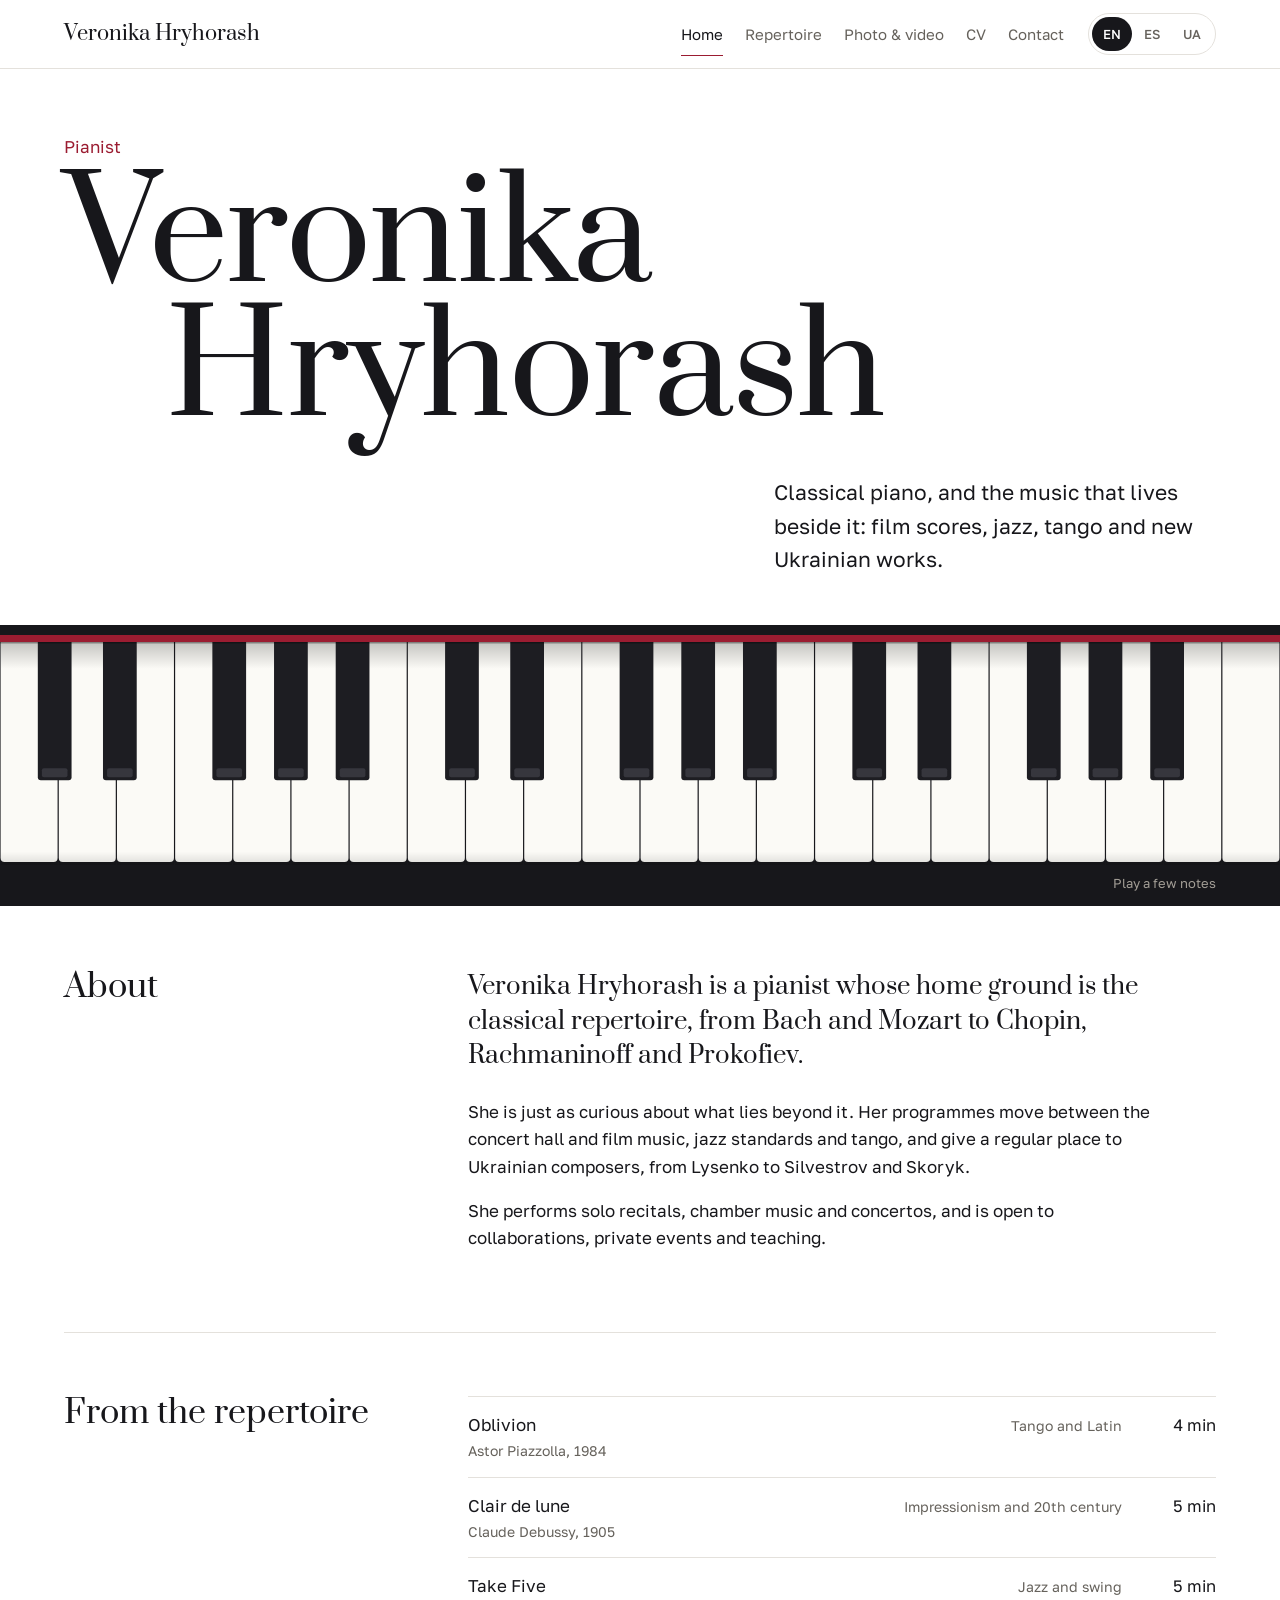
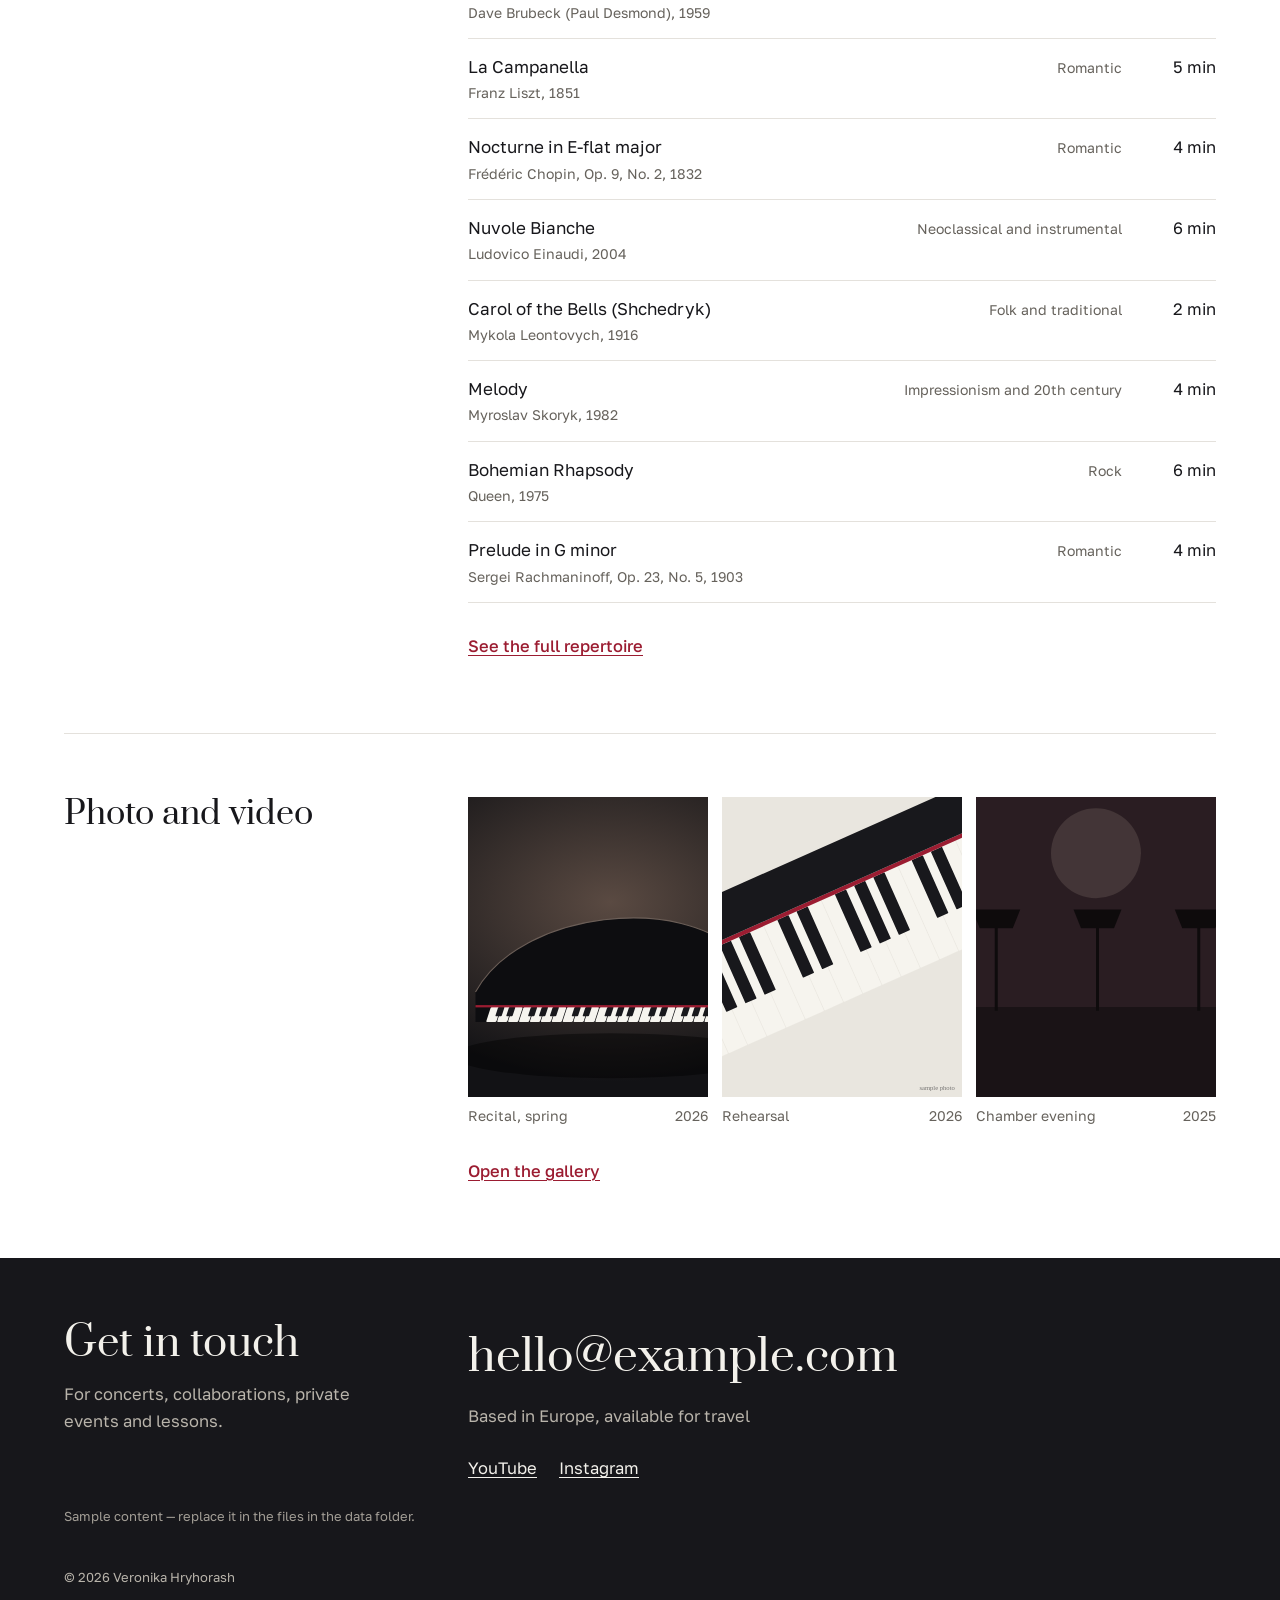
==== index.html @ 2eef467a "initial-commit" ====
<!DOCTYPE html>
<html lang="en">
<head>
<meta charset="utf-8">
<meta name="viewport" content="width=device-width, initial-scale=1">
<title>Veronika Hryhorash, pianist</title>
<meta name="description" content="Veronika Hryhorash, pianist: repertoire, photo and video, CV and contact.">
<link rel="preconnect" href="https://fonts.googleapis.com">
<link rel="preconnect" href="https://fonts.gstatic.com" crossorigin>
<link rel="stylesheet" href="https://fonts.googleapis.com/css2?family=Prata&family=Golos+Text:wght@400;500;600&display=swap">
<link rel="stylesheet" href="assets/style.css">
</head>
<body>
<a class="skip" href="#main">Skip to content</a>

<header class="top">
  <a class="brand" href="#home" data-name></a>
  <nav class="nav" aria-label="Main">
    <a href="#home" data-route="home" data-t="nav_home">Home</a>
    <a href="#repertoire" data-route="repertoire" data-t="nav_rep">Repertoire</a>
    <a href="#media" data-route="media" data-t="nav_media">Photo &amp; video</a>
    <a href="#cv" data-route="cv" data-t="nav_cv">CV</a>
    <button type="button" class="linkish" data-contact data-t="nav_contact">Contact</button>
  </nav>
  <div class="lang" role="group" aria-label="Language">
    <button type="button" data-lang="en">EN</button>
    <button type="button" data-lang="es">ES</button>
    <button type="button" data-lang="uk">UA</button>
  </div>
</header>

<main id="main" tabindex="-1">
  <!-- HOME -->
  <section class="view" data-view="home">
    <div class="hero band">
      <p class="role" data-role></p>
      <h1 class="name" data-name-lines></h1>
      <div class="hero-foot">
        <p class="tagline" data-tagline></p>
        <figure class="portrait" data-portrait hidden></figure>
      </div>
    </div>
    <div class="keys-wrap">
      <div class="keys" id="keys" aria-hidden="true"></div>
      <p class="keys-hint" data-t="keys_hint">Play a few notes</p>
    </div>

    <div class="band split">
      <h2 data-t="about">About</h2>
      <div class="prose" data-bio></div>
    </div>

    <div class="band split">
      <h2 data-t="featured">From the repertoire</h2>
      <div>
        <ul class="works" data-featured></ul>
        <a class="more" href="#repertoire" data-t="full_rep">See the full repertoire</a>
      </div>
    </div>

    <div class="band split">
      <h2 data-t="latest_media">Photo and video</h2>
      <div>
        <div class="strip" data-media-preview></div>
        <a class="more" href="#media" data-t="all_media">Open the gallery</a>
      </div>
    </div>
  </section>

  <!-- REPERTOIRE -->
  <section class="view" data-view="repertoire" hidden>
    <div class="band page-head">
      <h1 data-t="rep_title">Repertoire</h1>
      <p class="lede" data-t="rep_intro"></p>
      <p class="stats" data-stats aria-live="polite"></p>
    </div>
    <div class="band rep">
      <aside class="filters" aria-label="Filters">
        <label class="field">
          <span data-t="search_label">Search</span>
          <input type="search" id="q" autocomplete="off">
        </label>
        <div data-filter-groups></div>
        <label class="field">
          <span data-t="sort">Sort</span>
          <select id="sort">
            <option value="composer" data-t="sort_composer">By composer</option>
            <option value="year" data-t="sort_year">By year written</option>
            <option value="duration" data-t="sort_duration">By length</option>
          </select>
        </label>
        <button type="button" class="ghost" id="reset" data-t="reset">Clear filters</button>
      </aside>
      <div class="rep-list" data-rep-list></div>
    </div>
    <div class="prog" data-prog hidden>
      <p><strong data-prog-count></strong> <span data-prog-time></span></p>
      <div class="prog-actions">
        <button type="button" class="solid" data-prog-copy data-t="prog_copy">Copy programme</button>
        <button type="button" class="ghost light" data-prog-clear data-t="prog_clear">Clear</button>
      </div>
    </div>
  </section>

  <!-- MEDIA -->
  <section class="view" data-view="media" hidden>
    <div class="band page-head">
      <h1 data-t="media_title">Photo and video</h1>
      <div class="tabs" role="group" aria-label="Media type">
        <button type="button" data-mtab="all" data-t="m_all">All</button>
        <button type="button" data-mtab="photo" data-t="m_photo">Photos</button>
        <button type="button" data-mtab="video" data-t="m_video">Video</button>
      </div>
    </div>
    <div class="band"><div class="gallery" data-gallery></div></div>
  </section>

  <!-- CV -->
  <section class="view" data-view="cv" hidden>
    <div class="band page-head">
      <h1 data-t="cv_title">Curriculum vitae</h1>
      <p class="lede" data-cv-summary></p>
      <div class="cv-actions">
        <a class="solid" data-cv-pdf hidden download data-t="cv_pdf">Download CV as PDF</a>
        <button type="button" class="ghost" data-cv-print data-t="cv_print">Print this page</button>
      </div>
      <p class="note" data-cv-sample hidden data-t="sample_note"></p>
    </div>
    <div data-cv></div>
  </section>

  <!-- EDITOR (not linked in navigation: open #edit) -->
  <section class="view" data-view="edit" hidden>
    <div class="band page-head">
      <h1 data-t="edit_title">Edit content</h1>
      <p class="lede" data-t="edit_intro"></p>
    </div>
    <div class="band" data-editor></div>
  </section>
</main>

<footer class="foot band" id="contact">
  <div class="foot-grid">
    <div>
      <h2 data-t="contact_title">Get in touch</h2>
      <p data-t="contact_text"></p>
    </div>
    <div>
      <a class="email" data-email></a>
      <p class="muted-light" data-location></p>
      <ul class="links" data-links></ul>
    </div>
  </div>
  <p class="note light" data-profile-sample hidden data-t="sample_note"></p>
  <p class="copy">© <span data-year></span> <span data-name></span></p>
</footer>

<div class="lightbox" data-lightbox hidden role="dialog" aria-modal="true">
  <button type="button" class="lb-close" data-lb-close aria-label="Close">×</button>
  <button type="button" class="lb-nav prev" data-lb-prev aria-label="Previous">‹</button>
  <figure><img alt=""><figcaption></figcaption></figure>
  <button type="button" class="lb-nav next" data-lb-next aria-label="Next">›</button>
</div>

<div class="toast" data-toast role="status" hidden></div>

<script src="assets/i18n.js"></script>
<script src="assets/app.js"></script>
</body>
</html>
---- assets/style.css ----
/*
VOICE   quiet, formal, generous air — a printed concert programme, not a poster wall
IDEA    the piano itself: white keys, ebony, and the thin red felt strip under the lid
PICTURE a full-width keyboard you can actually play, below the name
COLOUR  white ground, ebony bands, one felt-red accent; dark theme = the stage at night
TYPE    Prata (Didone, Cyrillic) for names and headings; Golos Text for everything else
LAYOUT  hanging headings: section title in a narrow left column, content on the right
*/
:root{
  color-scheme:light dark;
  --paper:light-dark(#ffffff,#131316);
  --wash:light-dark(#f4f3f0,#1b1b1f);
  --ink:light-dark(#17171b,#ecebe6);
  --muted:light-dark(#66625c,#a39e96);
  --line:light-dark(#e4e1dc,#2c2c31);
  --felt:light-dark(#9b1c31,#e0687c);
  --ebony:#17171b;
  --ivory:#f3f1eb;
  --serif:"Prata","Didot","Bodoni 72",Georgia,serif;
  --sans:"Golos Text",system-ui,-apple-system,"Segoe UI",sans-serif;
}
:root[data-theme=light]{color-scheme:light}
:root[data-theme=dark]{color-scheme:dark}
*{box-sizing:border-box;min-width:0}
html{scroll-padding-top:80px;-webkit-text-size-adjust:100%}
body{margin:0;background:var(--paper);color:var(--ink);font:16.5px/1.6 var(--sans);overflow-x:clip}
img{max-width:100%;display:block}
a{color:inherit;text-underline-offset:.2em;text-decoration-thickness:1px}
a:hover{color:var(--felt)}
:focus-visible{outline:2px solid var(--felt);outline-offset:3px;border-radius:2px}
h1,h2,h3{font-family:var(--serif);font-weight:400;line-height:1.08;text-wrap:balance;margin:0}
h1{font-size:clamp(36px,5vw,52px)}
h2{font-size:clamp(26px,3vw,32px)}
p{margin:0 0 1em}
[hidden]{display:none!important}
button,input,select{font:inherit;color:inherit}

.band{--gut:max(5vw,18px,calc((100% - 1240px)/2));padding:clamp(36px,5vw,80px) var(--gut)}
.skip{position:absolute;left:-999px;top:8px;background:var(--ink);color:var(--paper);padding:10px 14px;z-index:50}
.skip:focus{left:8px}

/* header */
.top{position:sticky;top:0;z-index:20;display:flex;align-items:center;gap:24px;flex-wrap:wrap;
  padding:12px max(5vw,18px,calc((100% - 1240px)/2));background:color-mix(in srgb,var(--paper) 92%,transparent);
  backdrop-filter:blur(8px);border-bottom:1px solid var(--line)}
.brand{font-family:var(--serif);font-size:20px;text-decoration:none;margin-right:auto;white-space:nowrap}
.nav{display:flex;gap:4px 22px;flex-wrap:wrap;align-items:center}
.nav a,.linkish{text-decoration:none;font-size:15px;padding:10px 0;color:var(--muted);background:none;border:0;cursor:pointer}
.nav a:hover,.linkish:hover{color:var(--ink)}
.nav a[aria-current=page]{color:var(--ink);box-shadow:inset 0 -1px 0 var(--felt)}
.lang{display:flex;border:1px solid var(--line);border-radius:999px;padding:3px}
.lang button{border:0;background:none;font-size:13px;font-weight:500;letter-spacing:.02em;min-width:40px;min-height:34px;border-radius:999px;cursor:pointer;color:var(--muted)}
.lang button[aria-pressed=true]{background:var(--ink);color:var(--paper)}

/* hero */
.hero{padding-bottom:clamp(28px,4vw,48px)}
.role{color:var(--felt);font-size:17px;margin-bottom:.6em}
.name{font-size:clamp(54px,11vw,148px);line-height:.95;letter-spacing:-.01em}
.name span{display:block}
.name span+span{padding-left:clamp(0px,8vw,140px)}
.hero-foot{display:flex;justify-content:space-between;align-items:flex-end;gap:32px;margin-top:clamp(24px,3vw,40px)}
.tagline{font-size:clamp(18px,1.8vw,21px);max-width:34ch;margin:0 0 0 auto;color:var(--ink)}
.hero-foot:has(.portrait:not([hidden])) .tagline{margin-left:0}
.portrait{margin:0;width:clamp(160px,22vw,280px);aspect-ratio:4/5;overflow:hidden;background:var(--wash)}
.portrait img{width:100%;height:100%;object-fit:cover}

/* keyboard */
.keys-wrap{background:var(--ebony);padding-top:10px}
.keys{height:clamp(150px,19vw,230px);position:relative;touch-action:manipulation;cursor:pointer}
.keys svg{position:absolute;inset:0;width:100%;height:100%;display:block}
.keys .w{fill:#fbfaf6;transition:fill .12s}
.keys .w.down{fill:#e9e6dd}
.keys .b{fill:#1d1d22;transition:transform .1s}
.keys .b.down{fill:#2b2b31}
.keys .wk,.keys .bk{transition:transform .12s ease-out}
.keys .down-g{transform:translateY(3px)}
.keys-hint{color:#a39e96;font-size:13px;margin:0;padding:8px max(5vw,18px) 12px;text-align:right;max-width:none}
@media (prefers-reduced-motion:reduce){.keys *{transition:none!important}}

/* split sections */
.split{display:grid;grid-template-columns:minmax(0,1fr) minmax(0,2.2fr);gap:20px clamp(24px,5vw,80px)}
.split+.split{background-image:linear-gradient(var(--line),var(--line));background-size:calc(100% - 2*var(--gut)) 1px;background-position:top center;background-repeat:no-repeat}
.prose p{max-width:62ch;font-size:17px}
.prose p:first-child{font-family:var(--serif);font-size:clamp(20px,2vw,24px);line-height:1.45}
.more{display:inline-block;margin-top:20px;font-weight:500;color:var(--felt);padding:10px 0}

/* work rows */
.works{list-style:none;margin:0;padding:0}
.work{display:grid;grid-template-columns:minmax(0,1fr) auto auto;gap:4px 20px;align-items:baseline;padding:14px 0;border-bottom:1px solid var(--line)}
.work:first-child{border-top:1px solid var(--line)}
.work .t{font-size:17px}
.work .sub{color:var(--muted);font-size:14px;margin-top:2px}
.work .cat{color:var(--muted);font-size:14px;white-space:nowrap}
.work .dur{font-variant-numeric:tabular-nums;white-space:nowrap;text-align:right;min-width:4.5em}
.flag{color:var(--felt);font-size:13px;white-space:nowrap}
.rep-list .work{grid-template-columns:minmax(0,1fr) auto auto 44px}
.add{width:40px;height:40px;border-radius:50%;border:1px solid var(--line);background:none;cursor:pointer;font-size:20px;line-height:1;color:var(--muted);align-self:center}
.add:hover{border-color:var(--ink);color:var(--ink)}
.add[aria-pressed=true]{background:var(--felt);border-color:var(--felt);color:#fff}

/* page heads */
.page-head{padding-bottom:clamp(20px,3vw,36px)}
.page-head h1{margin-bottom:.4em}
.lede{font-size:18px;max-width:60ch;color:var(--muted)}
.stats{font-size:15px;margin:0}
.note{font-size:13px;color:var(--muted);margin-top:14px}
.note.light{color:#a39e96}

/* repertoire */
.rep{display:grid;grid-template-columns:260px minmax(0,1fr);gap:clamp(24px,4vw,64px);padding-top:0}
.fgroup+.fgroup{margin-top:22px}
.filters{display:flex;flex-direction:column;gap:22px;align-self:start}
@media (min-width:900px){.filters{position:sticky;top:90px;max-height:calc(100vh - 110px);overflow:auto;padding-right:6px}}
.field{display:flex;flex-direction:column;gap:6px;font-size:14px;color:var(--muted)}
.field input,.field select,.field textarea{font-size:16px;color:var(--ink);background:var(--paper);border:1px solid var(--line);border-radius:6px;padding:10px 12px;min-height:44px;width:100%}
.field input:focus,.field select:focus,.field textarea:focus{border-color:var(--ink);outline:none}
.fgroup h3{font-family:var(--sans);font-size:14px;font-weight:500;color:var(--muted);margin-bottom:8px}
.chips{display:flex;flex-wrap:wrap;gap:6px}
.chip,.tabs button{border:1px solid var(--line);background:none;border-radius:999px;padding:7px 13px;font-size:14px;cursor:pointer;min-height:36px}
.tabs button{min-height:44px;padding:0 18px;font-size:15px}
.chip:hover,.tabs button:hover{border-color:var(--ink)}
.chip[aria-pressed=true],.tabs button[aria-pressed=true]{background:var(--ink);color:var(--paper);border-color:var(--ink)}
.chip small{color:inherit;opacity:.6;margin-left:4px}
.group{margin-bottom:36px}
.group h2{font-size:26px;margin-bottom:10px}
.empty{padding:40px 0;color:var(--muted)}
.ghost,.solid{display:inline-flex;align-items:center;justify-content:center;min-height:44px;padding:0 18px;border-radius:999px;cursor:pointer;font-size:15px;text-decoration:none;font-weight:500}
.ghost{background:none;border:1px solid var(--line)}
.ghost:hover{border-color:var(--ink);color:var(--ink)}
.solid{background:var(--felt);color:#fff;border:1px solid var(--felt)}
.solid:hover{color:#fff;filter:brightness(1.08)}
.ghost.light{color:var(--ivory);border-color:#4a4a52}
.ghost.light:hover{border-color:var(--ivory);color:var(--ivory)}

.prog{position:sticky;bottom:0;z-index:15;display:flex;justify-content:space-between;align-items:center;gap:12px 24px;flex-wrap:wrap;
  background:var(--ebony);color:var(--ivory);padding:12px max(5vw,18px,calc((100% - 1240px)/2))}
.prog p{margin:0}
.prog span{color:#b9b4ab;margin-left:6px}
.prog-actions{display:flex;gap:8px}

/* media */
.tabs{display:flex;gap:6px;flex-wrap:wrap;margin-top:8px}
.gallery{columns:3 280px;column-gap:18px}
.page-head+.band{padding-top:0}
.tile{break-inside:avoid;margin:0 0 22px}
.tile button.ph{display:block;border:0;padding:0;width:100%;background:var(--wash);cursor:zoom-in}
.tile img{width:100%;height:auto}
.tile figcaption{font-size:14px;color:var(--muted);margin-top:8px;display:flex;justify-content:space-between;gap:12px}
.video{position:relative;aspect-ratio:16/9;background:var(--ebony);overflow:hidden}
.video img{width:100%;height:100%;object-fit:cover;opacity:.85}
.video iframe,.video video{position:absolute;inset:0;width:100%;height:100%;border:0}
.play{position:absolute;inset:0;margin:auto;width:68px;height:68px;border-radius:50%;border:0;background:var(--felt);color:#fff;cursor:pointer;display:grid;place-items:center}
.play svg{width:22px;height:22px;margin-left:4px}
.strip{display:grid;grid-template-columns:repeat(3,minmax(0,1fr));gap:14px}
.strip .tile{margin:0}
.strip .tile img{aspect-ratio:4/5;object-fit:cover}

.lightbox{position:fixed;inset:0;z-index:60;background:rgba(12,12,14,.94);display:grid;grid-template-columns:56px minmax(0,1fr) 56px;align-items:center;padding:20px}
.lightbox figure{margin:0;display:flex;flex-direction:column;align-items:center;gap:12px;max-height:100%}
.lightbox img{max-height:calc(100vh - 110px);width:auto;object-fit:contain}
.lightbox figcaption{color:#cfcac1;font-size:15px}
.lb-nav,.lb-close{background:none;border:0;color:#fff;font-size:40px;width:48px;height:48px;cursor:pointer;line-height:1}
.lb-close{position:absolute;top:12px;right:16px;font-size:34px}

/* cv */
.cv-sec{padding-block:clamp(24px,3vw,40px);background-image:linear-gradient(var(--line),var(--line));background-size:calc(100% - 2*var(--gut)) 1px;background-position:top center;background-repeat:no-repeat}
.entries{list-style:none;margin:0;padding:0}
.entry{display:grid;grid-template-columns:8.5em minmax(0,1fr);gap:4px 20px;padding:0 0 18px}
.entry .yrs{font-family:var(--serif);font-size:18px;color:var(--felt);white-space:nowrap;font-variant-numeric:lining-nums}
.entry .what{font-size:17px}
.entry .where{color:var(--muted);font-size:15px}
.cv-actions{display:flex;gap:10px;flex-wrap:wrap}

/* footer */
.foot{background:var(--ebony);color:var(--ivory)}
.foot-grid{display:grid;grid-template-columns:minmax(0,1fr) minmax(0,2.2fr);gap:24px clamp(24px,5vw,80px)}
.foot h2{font-size:clamp(30px,3.4vw,40px);margin-bottom:.4em}
.foot p{color:#b9b4ab}
.email{font-family:var(--serif);font-size:clamp(24px,3.6vw,44px);text-decoration:none;color:var(--ivory);overflow-wrap:anywhere;display:inline-block;margin-bottom:10px}
.email:hover{color:#f08a9b}
.muted-light{color:#b9b4ab}
.links{list-style:none;padding:0;margin:0;display:flex;gap:8px 22px;flex-wrap:wrap}
.links a{display:inline-block;padding:10px 0;color:var(--ivory)}
.links a:hover{color:#f08a9b}
.copy{font-size:13px;color:#8d8880;margin-top:40px}

.toast{position:fixed;left:50%;bottom:84px;transform:translateX(-50%);background:var(--ink);color:var(--paper);padding:10px 18px;border-radius:999px;font-size:14px;z-index:70}

/* editor */
.ed{display:grid;grid-template-columns:minmax(0,1.2fr) minmax(0,1fr);gap:40px;max-width:1240px}
.ed h2{font-size:24px;margin-bottom:14px}
.ed-list{list-style:none;margin:0 0 16px;padding:0;max-height:520px;overflow:auto;border-top:1px solid var(--line)}
.ed-list li{display:flex;gap:10px;align-items:center;padding:8px 0;border-bottom:1px solid var(--line);font-size:15px}
.ed-list li span{flex:1}
.ed-list small{color:var(--muted)}
.ed-form{display:grid;grid-template-columns:repeat(2,minmax(0,1fr));gap:12px;background:var(--wash);padding:18px;border-radius:10px}
.ed-form .wide{grid-column:1/-1}
.field.check{flex-direction:row;align-items:center;gap:10px;color:var(--ink)}
.field.check input{width:20px;height:20px;min-height:20px;padding:0;accent-color:var(--felt)}
.ed>.wide{grid-column:1/-1}
.ed-bar{display:flex;gap:8px;flex-wrap:wrap;margin:12px 0 0}
.mini{min-height:36px;padding:0 12px;font-size:14px}
.ed-block+.ed-block{margin-top:48px}

@media (max-width:900px){
  .rep{grid-template-columns:minmax(0,1fr)}
  .filters{display:grid;grid-template-columns:repeat(auto-fit,minmax(220px,1fr))}
  .ed{grid-template-columns:minmax(0,1fr)}
}
@media (max-width:700px){
  .split,.foot-grid{grid-template-columns:minmax(0,1fr)}
  .nav{order:3;width:100%;gap:0 18px;overflow-x:auto;flex-wrap:nowrap}
  .nav a,.linkish{flex:none}
  .hero-foot{flex-direction:column;align-items:flex-start}
  .tagline{margin-left:0}
  .portrait{width:100%;max-width:340px}
  .work,.rep-list .work{grid-template-columns:minmax(0,1fr) auto}
  .rep-list .work{grid-template-columns:minmax(0,1fr) auto 44px}
  .work .cat{grid-column:1;grid-row:2;white-space:normal}
  .rep-list .work .cat{grid-row:2}
  .rep-list .add{grid-row:1/3;grid-column:3}
  .entry{grid-template-columns:minmax(0,1fr)}
  .strip{grid-template-columns:repeat(2,minmax(0,1fr))}
  .strip .tile:nth-child(3){display:none}
  .lightbox{grid-template-columns:40px minmax(0,1fr) 40px;padding:10px}
  .ed-form{grid-template-columns:minmax(0,1fr)}
}
@media print{
  .top,.keys-wrap,.foot,.cv-actions,.prog,.note{display:none!important}
  body{font-size:12pt}
  .band{padding:12pt 0}
}
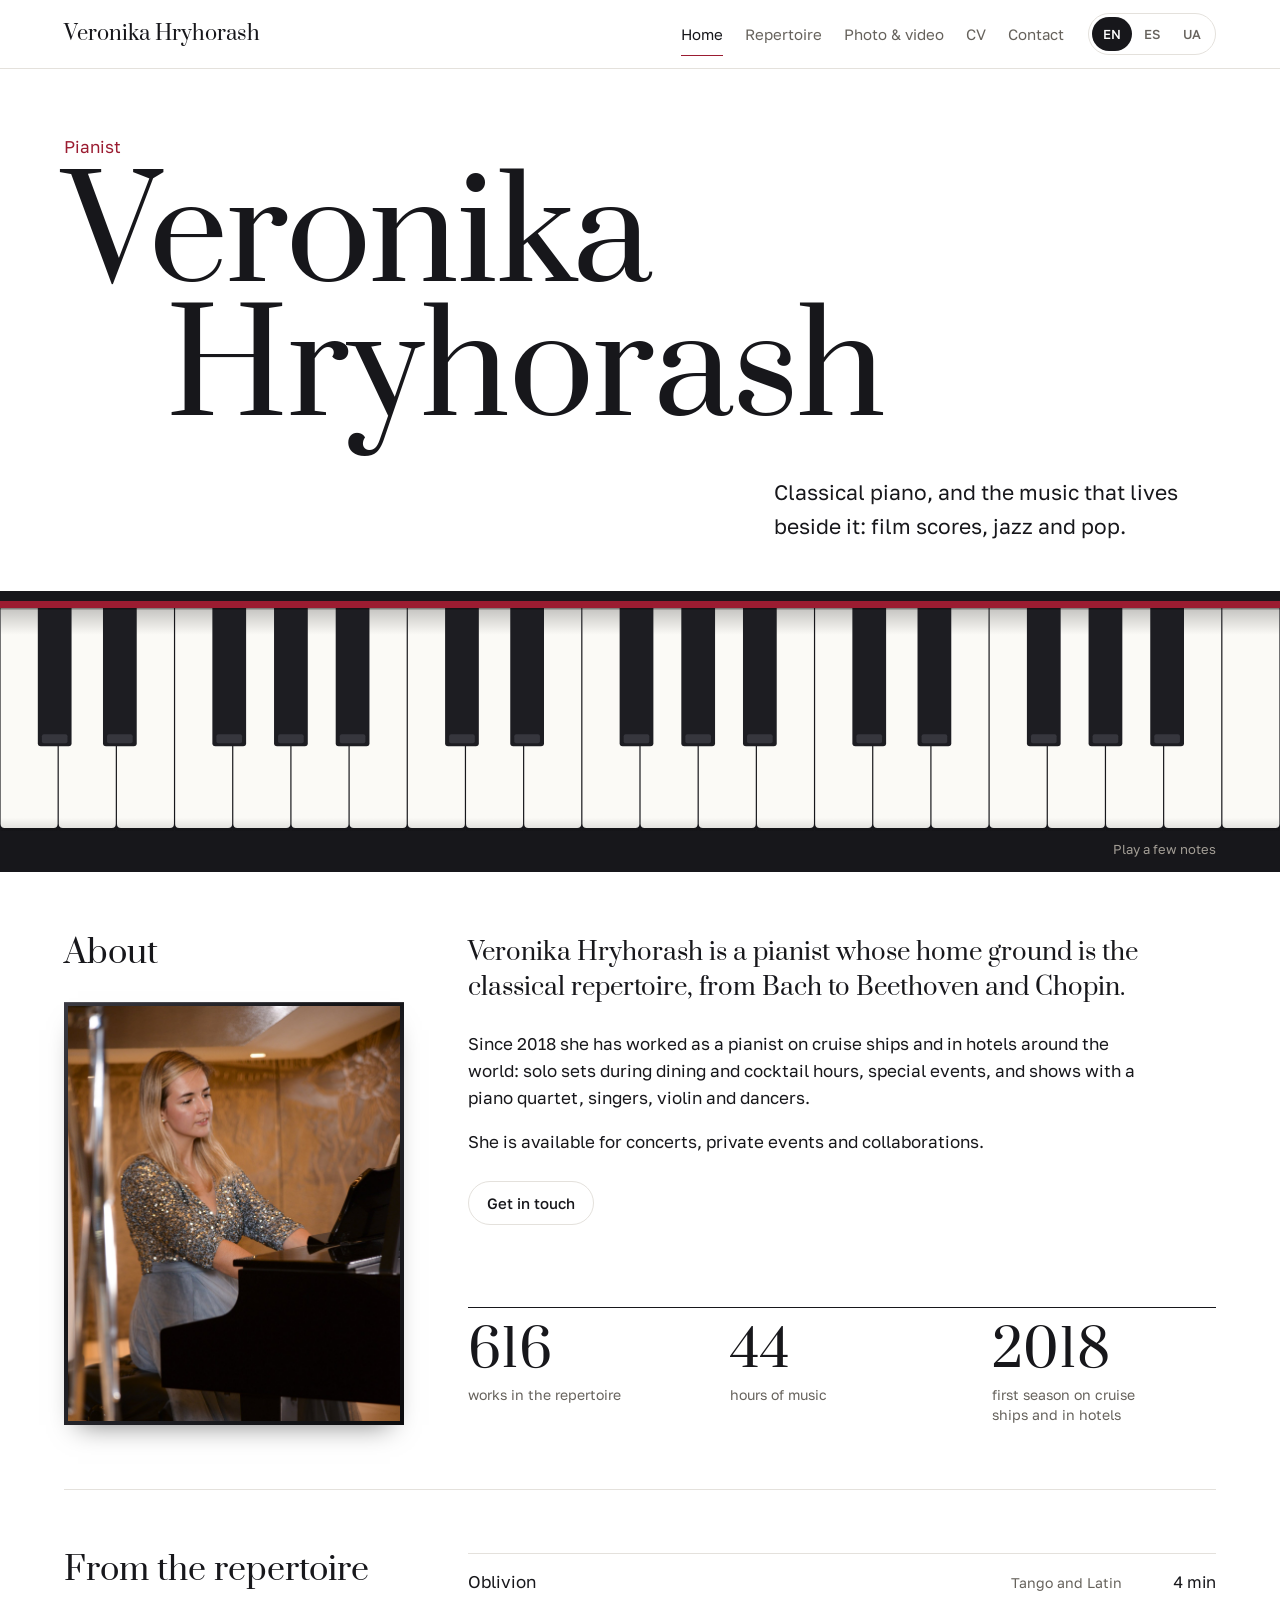
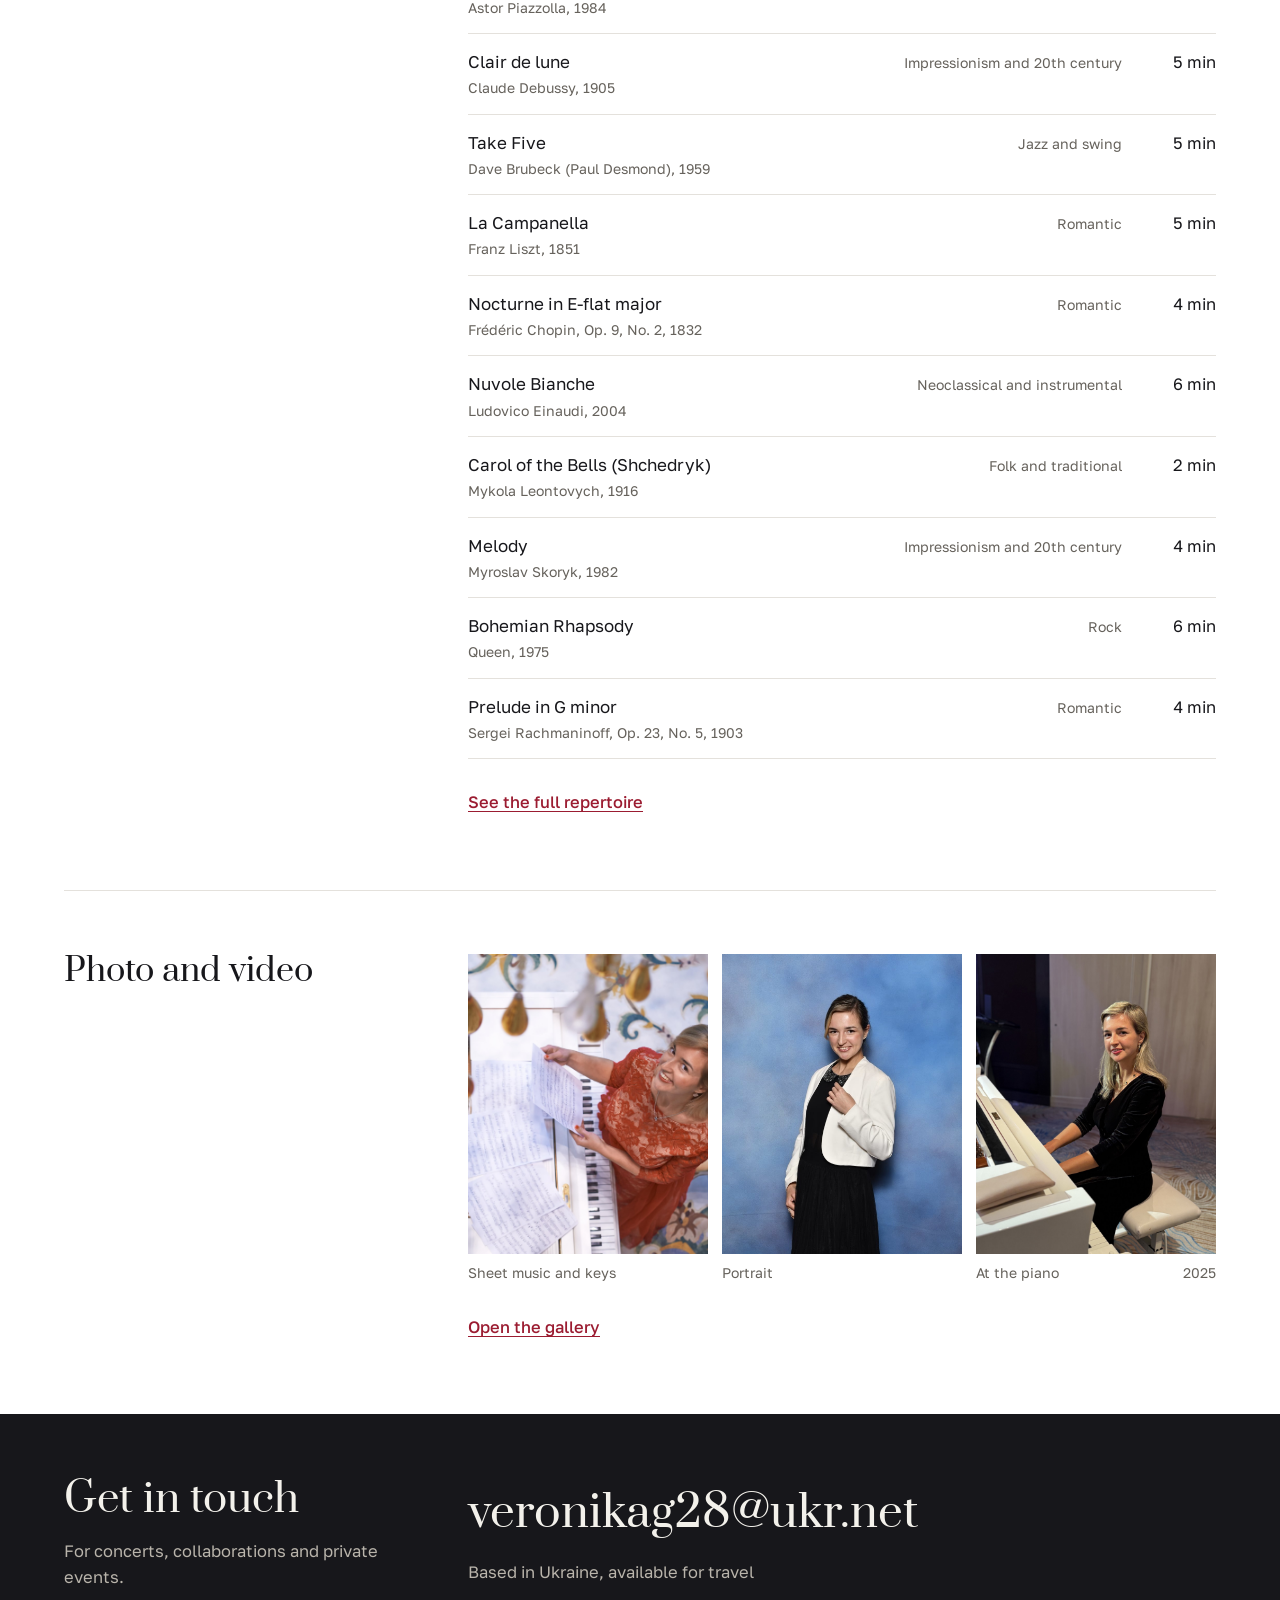
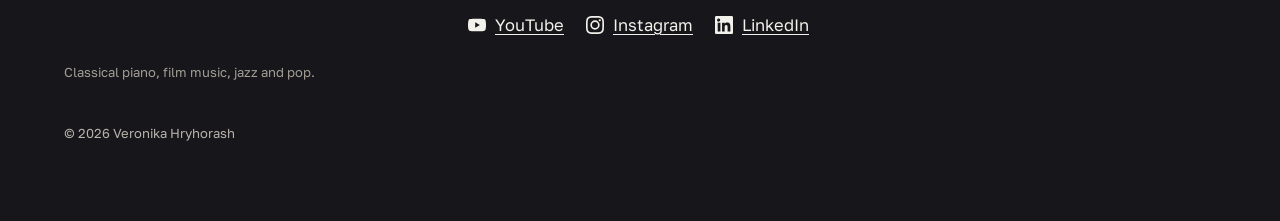
==== commit 263d8f9e: "Refactor code structure for improved readability and maintainability" ====
--- a/index.html
+++ b/index.html
@@ -46,8 +46,19 @@
     </div>
 
     <div class="band split">
-      <h2 data-t="about">About</h2>
-      <div class="prose" data-bio></div>
+      <div class="about-side">
+        <h2 data-t="about">About</h2>
+        <figure class="plate"><div class="frame"><img src="media/IMG_9668.jpg" alt="" width="1335" height="2000" loading="lazy" data-plate></div></figure>
+      </div>
+      <div class="about-main">
+        <div class="prose" data-bio></div>
+        <button type="button" class="ghost about-cta" data-contact data-t="contact_title">Get in touch</button>
+        <dl class="facts">
+          <div><dt data-t="fact_works">works in the repertoire</dt><dd data-fact-works></dd></div>
+          <div><dt data-t="fact_hours">hours of music</dt><dd data-fact-hours></dd></div>
+          <div><dt data-t="fact_since">first season on cruise ships and in hotels</dt><dd>2018</dd></div>
+        </dl>
+      </div>
     </div>
 
     <div class="band split">
--- a/assets/style.css
+++ b/assets/style.css
@@ -28,6 +28,22 @@
 a{color:inherit;text-underline-offset:.2em;text-decoration-thickness:1px}
 a:hover{color:var(--felt)}
 :focus-visible{outline:2px solid var(--felt);outline-offset:3px;border-radius:2px}
+/* scrollbars: a thin ebony/ivory hairline that turns felt-red when grabbed.
+   Firefox and Chrome/Edge 121+ use the standard properties; Safari and older Chromium fall back to ::-webkit-scrollbar */
+:root{--sb-thumb:light-dark(#c9c5bd,#3d3d44);--sb-hover:var(--felt)}
+html,.filters,.ed-list,.nav,textarea{scrollbar-width:thin;scrollbar-color:var(--sb-thumb) transparent}
+.nav{scrollbar-width:none}
+@supports not (scrollbar-color:auto){
+  ::-webkit-scrollbar{width:10px;height:10px}
+  ::-webkit-scrollbar-track{background:transparent}
+  ::-webkit-scrollbar-thumb{background:var(--sb-thumb);border-radius:999px;border:3px solid transparent;background-clip:content-box}
+  ::-webkit-scrollbar-thumb:hover,::-webkit-scrollbar-thumb:active{background-color:var(--sb-hover)}
+  ::-webkit-scrollbar-corner{background:transparent}
+  .nav::-webkit-scrollbar{display:none}
+}
+@media (hover:hover){
+  .filters:hover,.ed-list:hover{scrollbar-color:light-dark(#a39e96,#55555e) transparent}
+}
 h1,h2,h3{font-family:var(--serif);font-weight:400;line-height:1.08;text-wrap:balance;margin:0}
 h1{font-size:clamp(36px,5vw,52px)}
 h2{font-size:clamp(26px,3vw,32px)}
@@ -82,6 +98,21 @@
 .split+.split{background-image:linear-gradient(var(--line),var(--line));background-size:calc(100% - 2*var(--gut)) 1px;background-position:top center;background-repeat:no-repeat}
 .prose p{max-width:62ch;font-size:17px}
 .prose p:first-child{font-family:var(--serif);font-size:clamp(20px,2vw,24px);line-height:1.45}
+/* about: the photo hangs in the left column under the heading, cropped to her and the keys */
+.about-side{display:flex;flex-direction:column;gap:clamp(20px,2.4vw,32px)}
+/* the photo in a very thin ebony frame with a hint of lacquer sheen */
+.plate{margin:0;max-width:340px}
+.frame{padding:4px;background:linear-gradient(135deg,#3a3a42 0%,#111114 40%,#24242a 55%,#0c0c0e 100%);
+  box-shadow:inset 0 1px 0 rgba(255,255,255,.12),0 14px 26px -14px rgba(0,0,0,.5)}
+.plate img{display:block;width:100%;height:auto;aspect-ratio:4/5;object-fit:cover;object-position:50% 15%;background:var(--wash)}
+/* about, right column: bio and contact at the top, a ruled row of facts resting on the photo's bottom edge */
+.about-main{display:flex;flex-direction:column;align-items:flex-start}
+.about-main .prose{margin-bottom:8px}
+.about-cta{margin-bottom:clamp(32px,4vw,56px)}
+.facts{margin:auto 0 0;align-self:stretch;display:grid;grid-template-columns:repeat(auto-fit,minmax(9.5rem,1fr));gap:20px clamp(20px,3vw,40px);border-top:1px solid var(--ink);padding-top:18px}
+.facts div{display:flex;flex-direction:column-reverse;justify-content:flex-end;gap:8px}
+.facts dd{margin:0;font-family:var(--serif);font-size:clamp(34px,4vw,52px);line-height:1;font-variant-numeric:lining-nums}
+.facts dt{font-size:14px;line-height:1.4;color:var(--muted);max-width:20ch}
 .more{display:inline-block;margin-top:20px;font-weight:500;color:var(--felt);padding:10px 0}
 
 /* work rows */
@@ -121,8 +152,16 @@
 .chip:hover,.tabs button:hover{border-color:var(--ink)}
 .chip[aria-pressed=true],.tabs button[aria-pressed=true]{background:var(--ink);color:var(--paper);border-color:var(--ink)}
 .chip small{color:inherit;opacity:.6;margin-left:4px}
-.group{margin-bottom:36px}
-.group h2{font-size:26px;margin-bottom:10px}
+/* composer groups: hanging name on the left, works on the right, a firm ink rule between composers */
+.group{display:grid;grid-template-columns:minmax(0,13rem) minmax(0,1fr);gap:0 clamp(20px,3vw,40px);border-top:1px solid var(--ink);padding:18px 0 30px}
+.group h2{font-size:22px;line-height:1.2;align-self:start;position:sticky;top:90px;padding-top:2px}
+.group .works .work{padding:9px 0;gap:2px 18px}
+.group .works .work:first-child{border-top:0;padding-top:0}
+.group .works .work:last-child{border-bottom:0}
+.group .work .t{font-size:16.5px;line-height:1.4}
+.group .work .sub{font-size:13px;margin-top:0}
+.group .work .cat{font-size:13px;opacity:.75}
+.group .add{width:34px;height:34px;font-size:18px}
 .empty{padding:40px 0;color:var(--muted)}
 .ghost,.solid{display:inline-flex;align-items:center;justify-content:center;min-height:44px;padding:0 18px;border-radius:999px;cursor:pointer;font-size:15px;text-decoration:none;font-weight:500}
 .ghost{background:none;border:1px solid var(--line)}
@@ -140,7 +179,8 @@
 
 /* media */
 .tabs{display:flex;gap:6px;flex-wrap:wrap;margin-top:8px}
-.gallery{columns:3 280px;column-gap:18px}
+.gallery{display:grid;grid-template-columns:repeat(var(--cols,3),minmax(0,1fr));column-gap:18px;align-items:start}
+.gallery .empty{grid-column:1/-1}
 .page-head+.band{padding-top:0}
 .tile{break-inside:avoid;margin:0 0 22px}
 .tile button.ph{display:block;border:0;padding:0;width:100%;background:var(--wash);cursor:zoom-in}
@@ -151,6 +191,8 @@
 .video iframe,.video video{position:absolute;inset:0;width:100%;height:100%;border:0}
 .play{position:absolute;inset:0;margin:auto;width:68px;height:68px;border-radius:50%;border:0;background:var(--felt);color:#fff;cursor:pointer;display:grid;place-items:center}
 .play svg{width:22px;height:22px;margin-left:4px}
+a.video{display:block}
+.sr{position:absolute;width:1px;height:1px;overflow:hidden;clip:rect(0 0 0 0);white-space:nowrap}
 .strip{display:grid;grid-template-columns:repeat(3,minmax(0,1fr));gap:14px}
 .strip .tile{margin:0}
 .strip .tile img{aspect-ratio:4/5;object-fit:cover}
@@ -165,7 +207,7 @@
 /* cv */
 .cv-sec{padding-block:clamp(24px,3vw,40px);background-image:linear-gradient(var(--line),var(--line));background-size:calc(100% - 2*var(--gut)) 1px;background-position:top center;background-repeat:no-repeat}
 .entries{list-style:none;margin:0;padding:0}
-.entry{display:grid;grid-template-columns:8.5em minmax(0,1fr);gap:4px 20px;padding:0 0 18px}
+.entry{display:grid;grid-template-columns:11em minmax(0,1fr);gap:4px 20px;padding:0 0 18px}
 .entry .yrs{font-family:var(--serif);font-size:18px;color:var(--felt);white-space:nowrap;font-variant-numeric:lining-nums}
 .entry .what{font-size:17px}
 .entry .where{color:var(--muted);font-size:15px}
@@ -182,6 +224,8 @@
 .links{list-style:none;padding:0;margin:0;display:flex;gap:8px 22px;flex-wrap:wrap}
 .links a{display:inline-block;padding:10px 0;color:var(--ivory)}
 .links a:hover{color:#f08a9b}
+.links a{display:inline-flex;align-items:center;gap:9px}
+.links .ico{width:18px;height:18px;flex:none}
 .copy{font-size:13px;color:#8d8880;margin-top:40px}
 
 .toast{position:fixed;left:50%;bottom:84px;transform:translateX(-50%);background:var(--ink);color:var(--paper);padding:10px 18px;border-radius:999px;font-size:14px;z-index:70}
@@ -209,6 +253,8 @@
 }
 @media (max-width:700px){
   .split,.foot-grid{grid-template-columns:minmax(0,1fr)}
+  .plate{max-width:none}
+  .plate img{aspect-ratio:3/2;object-position:50% 10%}
   .nav{order:3;width:100%;gap:0 18px;overflow-x:auto;flex-wrap:nowrap}
   .nav a,.linkish{flex:none}
   .hero-foot{flex-direction:column;align-items:flex-start}
@@ -219,6 +265,8 @@
   .work .cat{grid-column:1;grid-row:2;white-space:normal}
   .rep-list .work .cat{grid-row:2}
   .rep-list .add{grid-row:1/3;grid-column:3}
+  .group{grid-template-columns:minmax(0,1fr);padding:14px 0 24px}
+  .group h2{position:static;margin-bottom:10px}
   .entry{grid-template-columns:minmax(0,1fr)}
   .strip{grid-template-columns:repeat(2,minmax(0,1fr))}
   .strip .tile:nth-child(3){display:none}
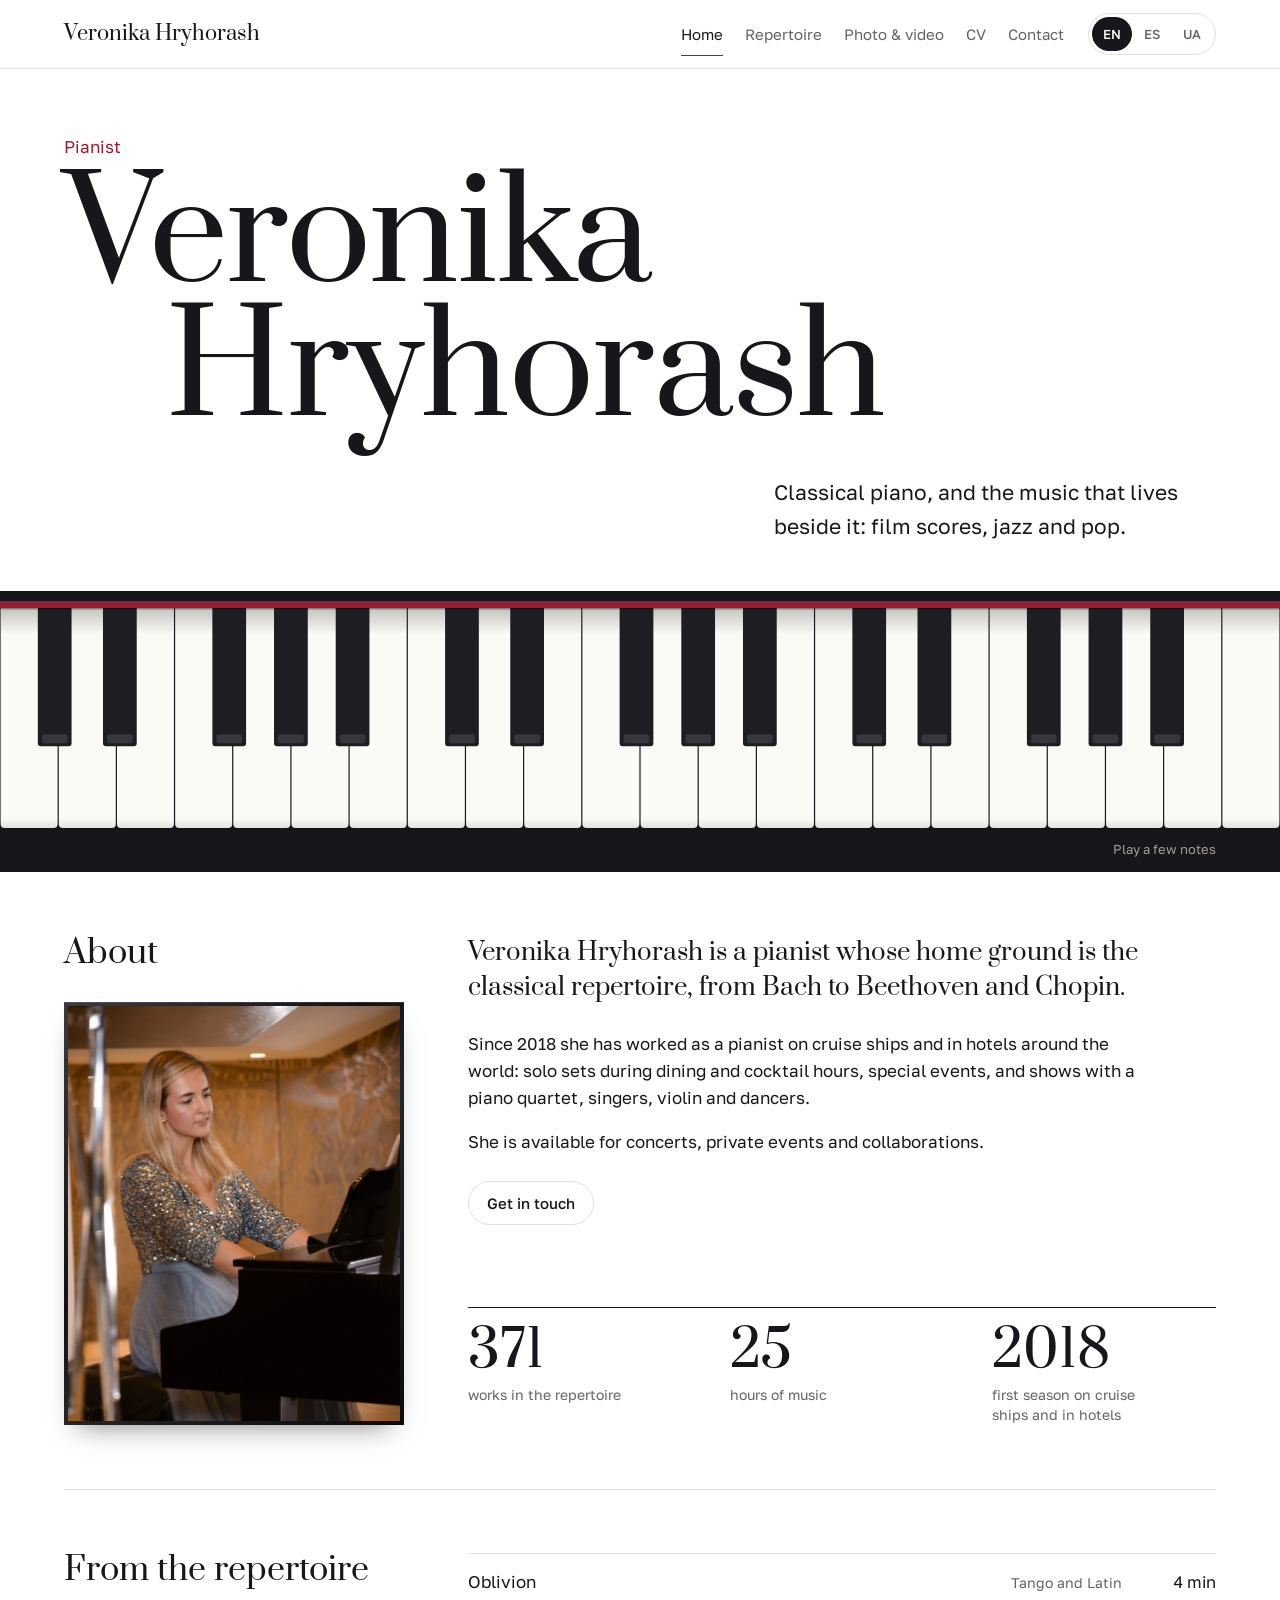
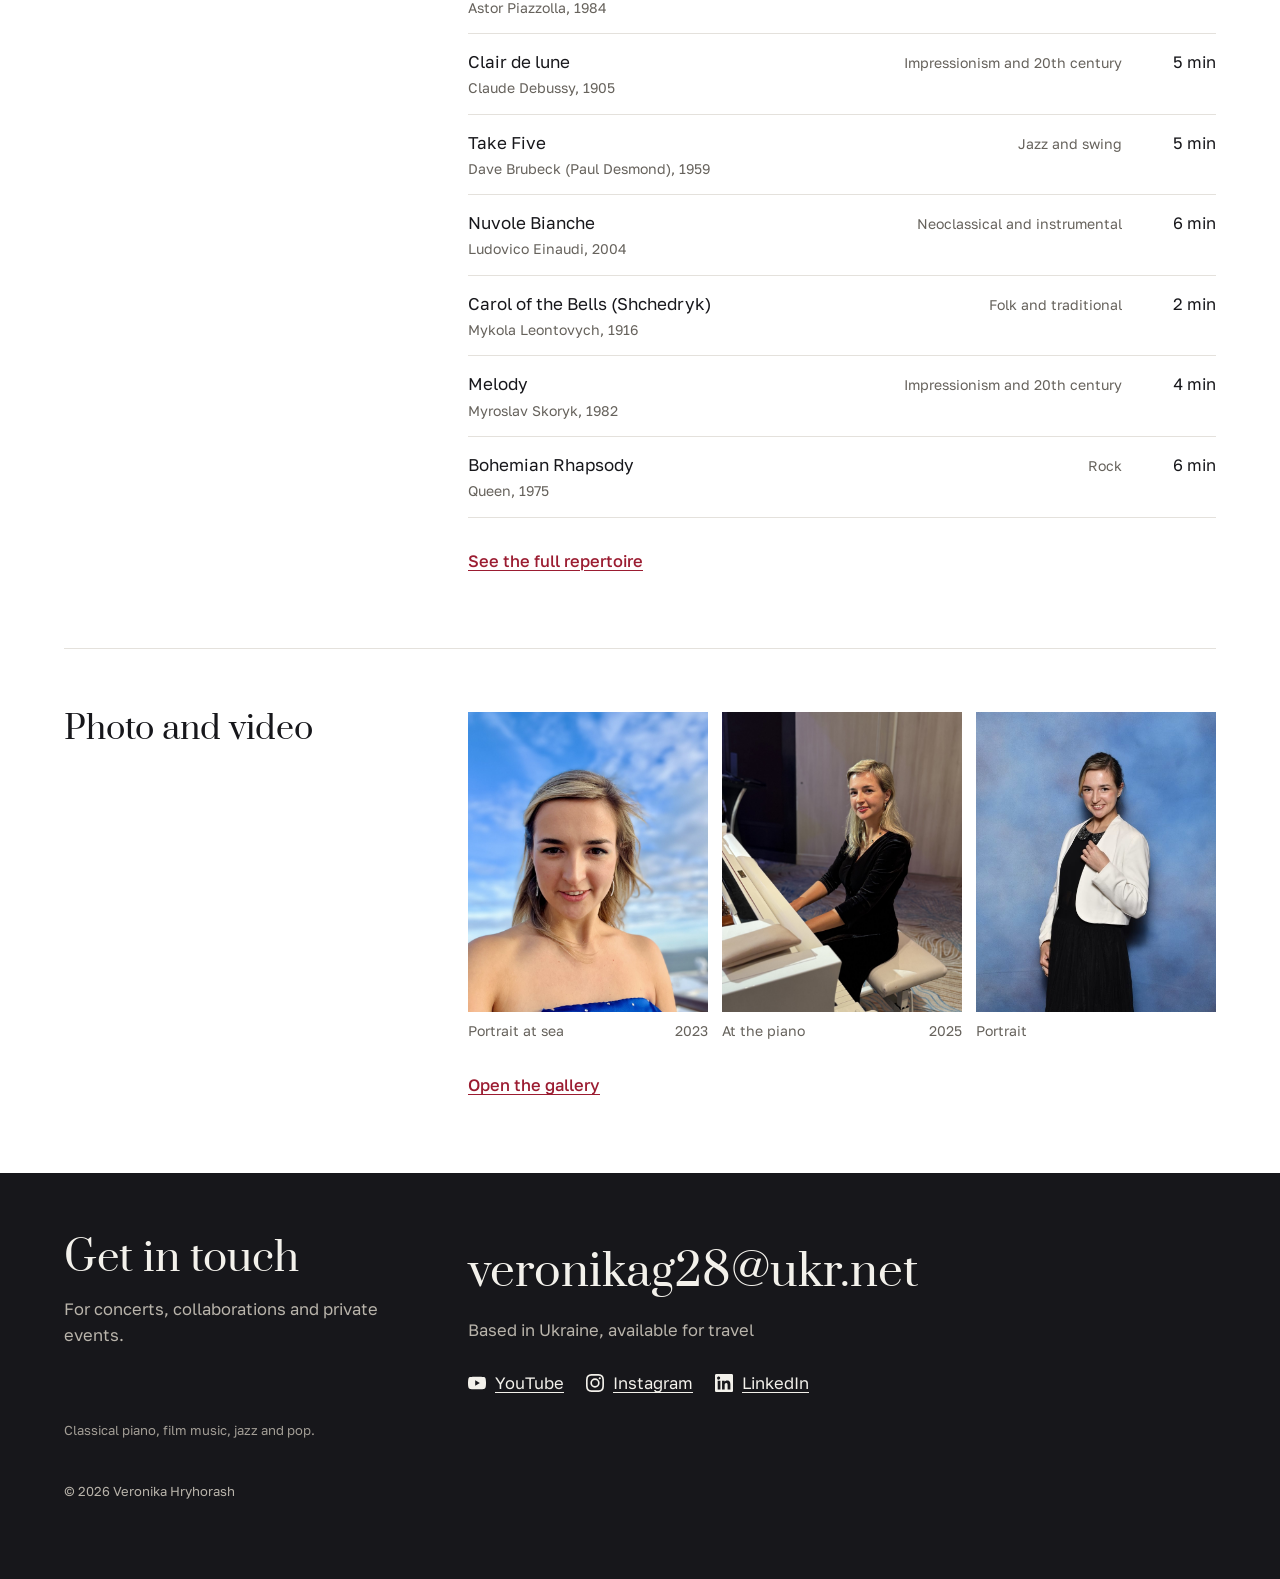
==== commit 19e7f779: "Refactor code structure for improved readability and maintainability" ====
--- a/index.html
+++ b/index.html
@@ -91,6 +91,7 @@
           <span data-t="search_label">Search</span>
           <input type="search" id="q" autocomplete="off">
         </label>
+        <button type="button" class="solid" data-export-md hidden>⬇ Export .md</button>
         <div data-filter-groups></div>
         <label class="field">
           <span data-t="sort">Sort</span>
--- a/assets/style.css
+++ b/assets/style.css
@@ -187,6 +187,7 @@
 .tile img{width:100%;height:auto}
 .tile figcaption{font-size:14px;color:var(--muted);margin-top:8px;display:flex;justify-content:space-between;gap:12px}
 .video{position:relative;aspect-ratio:16/9;background:var(--ebony);overflow:hidden}
+.video.short{aspect-ratio:9/16}
 .video img{width:100%;height:100%;object-fit:cover;opacity:.85}
 .video iframe,.video video{position:absolute;inset:0;width:100%;height:100%;border:0}
 .play{position:absolute;inset:0;margin:auto;width:68px;height:68px;border-radius:50%;border:0;background:var(--felt);color:#fff;cursor:pointer;display:grid;place-items:center}
